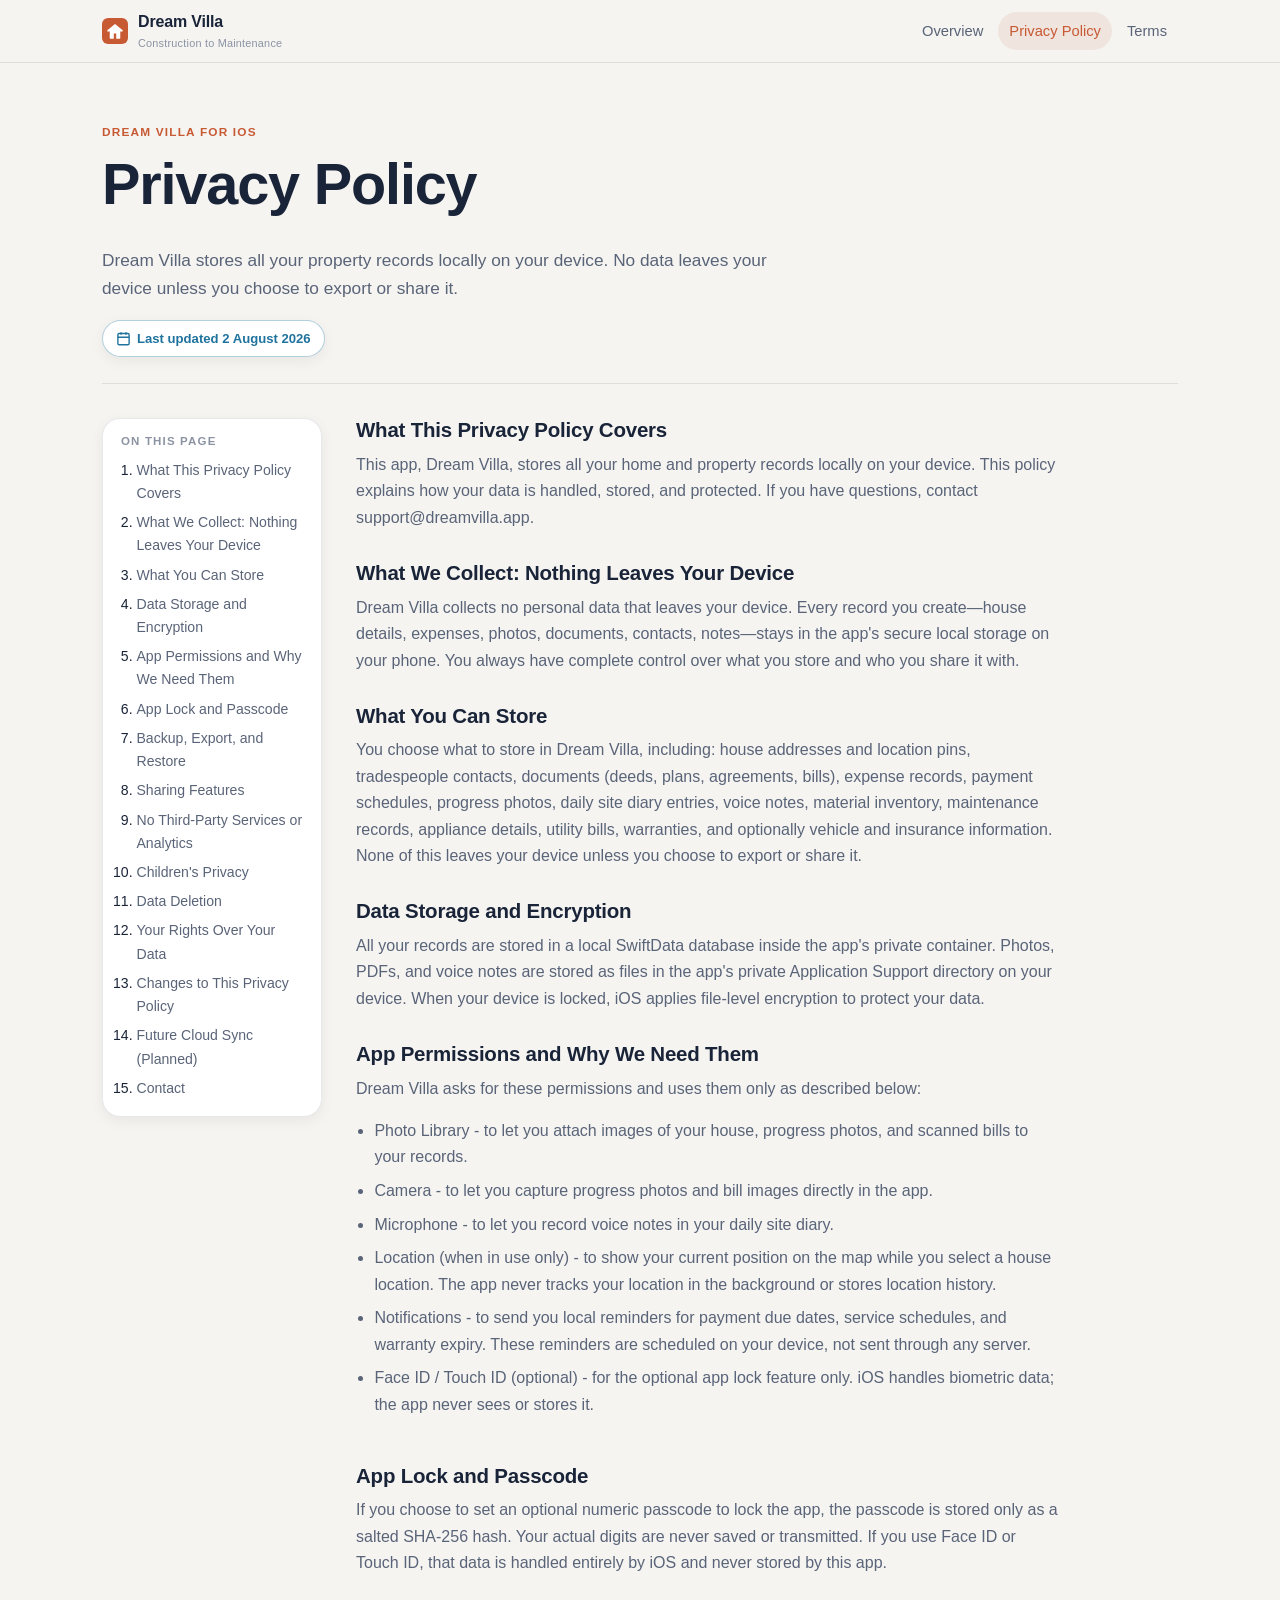
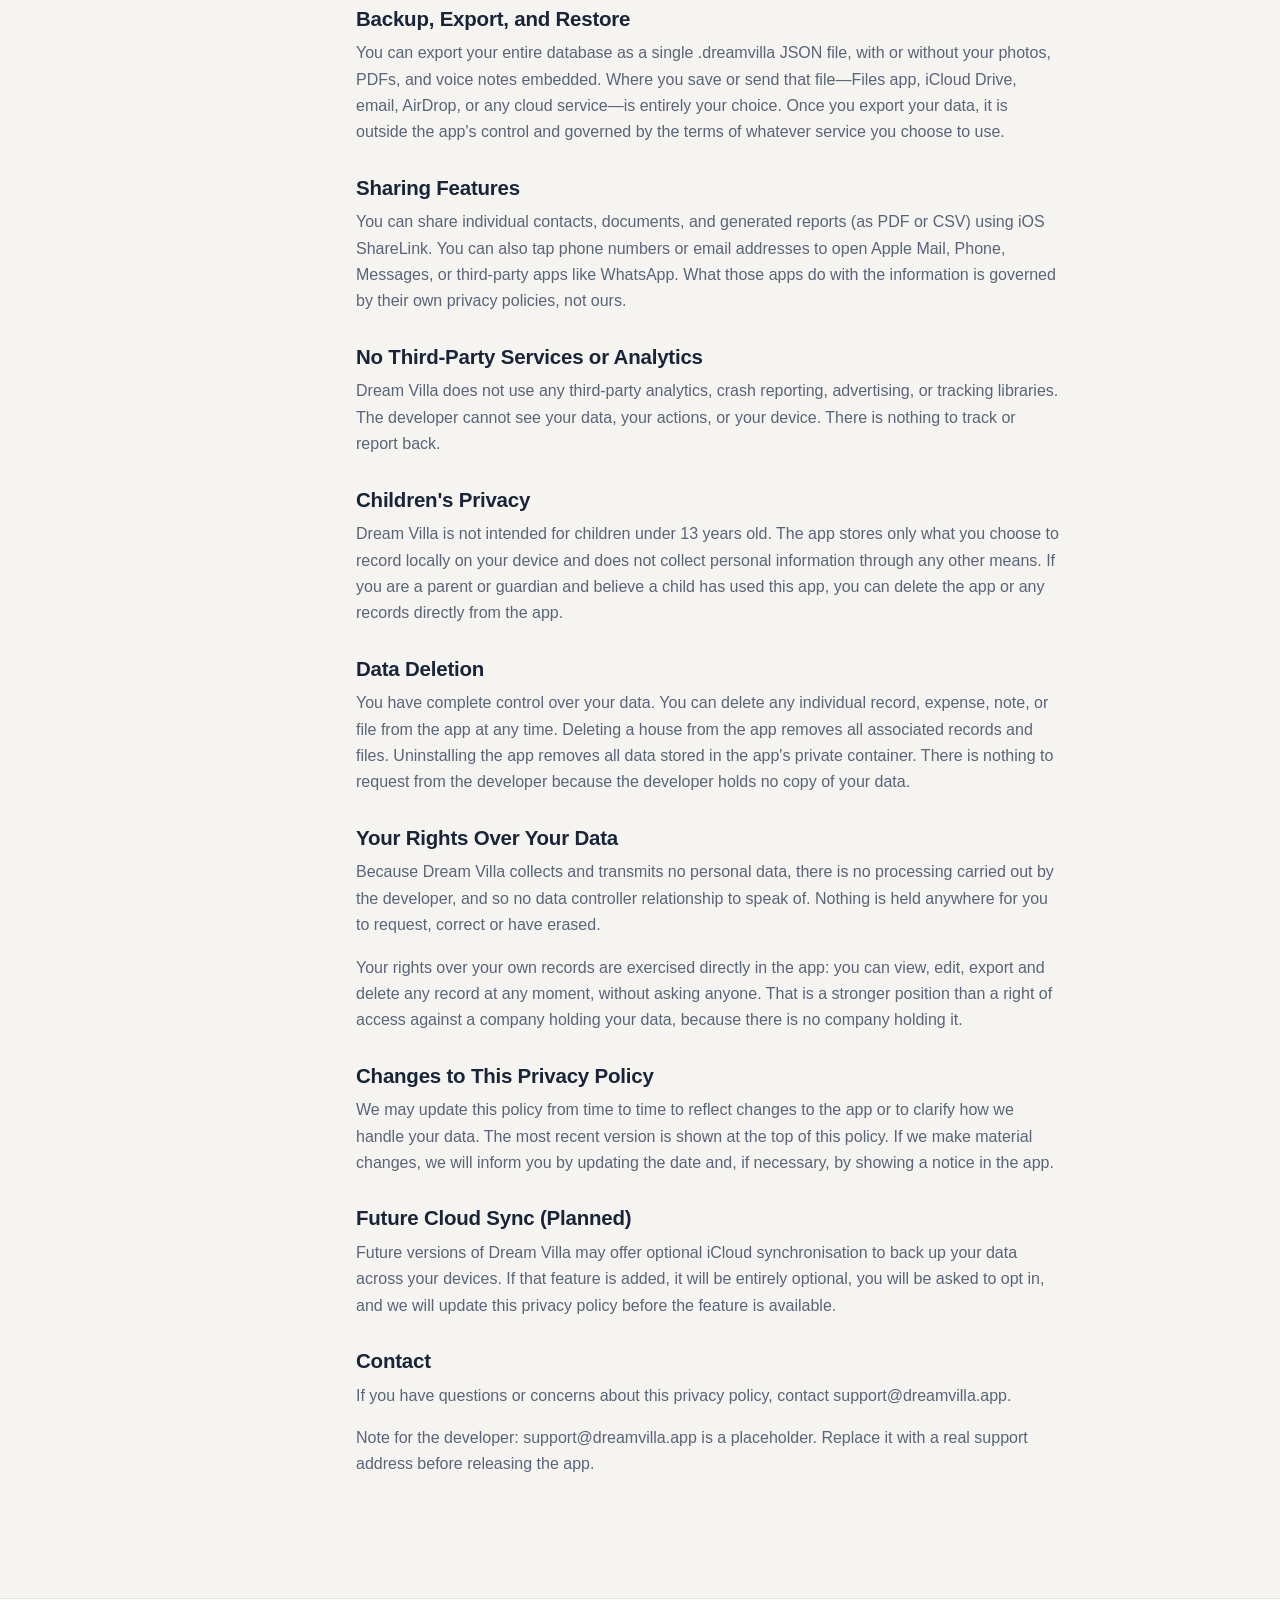
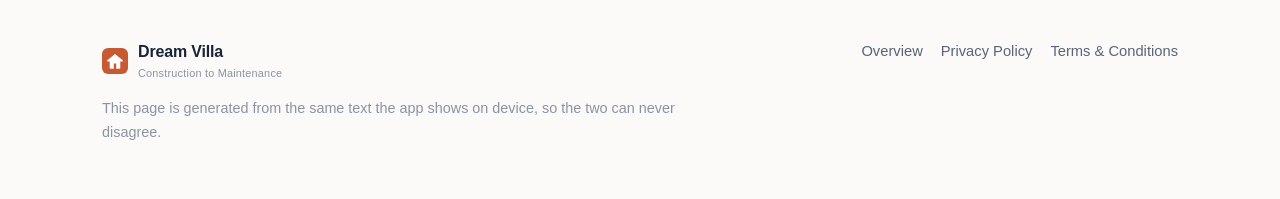
==== privacy.html @ 5b599b1f "Add files via upload" ====
<!DOCTYPE html>
<html lang="en">
<head>
<meta charset="utf-8">
<meta name="viewport" content="width=device-width, initial-scale=1">
<title>Privacy Policy — Dream Villa</title>
<meta name="description" content="Dream Villa stores all your property records locally on your device. No data leaves your device unless you choose to export or share it.">
<meta name="theme-color" content="#c75933">
<link rel="icon" href="assets/icon.svg" type="image/svg+xml">
<link rel="stylesheet" href="assets/styles.css?v=3">
</head>
<body>

<header class="site-header">
  <div class="wrap">
    <a class="brand" href="index.html">
      <svg viewBox="0 0 64 64" width="26" height="26" aria-hidden="true"><rect width="64" height="64" rx="15" fill="#c75933"/><path d="M32 15 51 30v3h-6v16a2 2 0 0 1-2 2h-8V38h-6v13h-8a2 2 0 0 1-2-2V33h-6v-3z" fill="#fff"/></svg>
      <span>Dream Villa<small>Construction to Maintenance</small></span>
    </a>
    <nav class="site-nav" aria-label="Site">
      <a href="index.html">Overview</a>
      <a href="privacy.html" aria-current="page">Privacy Policy</a>
      <a href="terms.html">Terms</a>
    </nav>
  </div>
</header>

<main class="legal">
  <div class="wrap">
    <div class="legal-head">
      <p class="kicker">Dream Villa for iOS</p>
      <h1>Privacy Policy</h1>
      <p class="lede">Dream Villa stores all your property records locally on your device. No data leaves your device unless you choose to export or share it.</p>
      <span class="badge is-accent">
        <svg viewBox="0 0 24 24" width="15" height="15" fill="none" stroke="currentColor" stroke-width="2.2" aria-hidden="true"><rect x="3" y="4" width="18" height="18" rx="2"/><path d="M16 2v4M8 2v4M3 10h18"/></svg>
        Last updated 2 August 2026
      </span>
    </div>

    <div class="legal-body">
      <nav class="toc" aria-label="On this page">
        <h2>On this page</h2>
        <ol>
          <li><a href="#what-this-privacy-policy-covers">What This Privacy Policy Covers</a></li>
          <li><a href="#what-we-collect-nothing-leaves-your-device">What We Collect: Nothing Leaves Your Device</a></li>
          <li><a href="#what-you-can-store">What You Can Store</a></li>
          <li><a href="#data-storage-and-encryption">Data Storage and Encryption</a></li>
          <li><a href="#app-permissions-and-why-we-need-them">App Permissions and Why We Need Them</a></li>
          <li><a href="#app-lock-and-passcode">App Lock and Passcode</a></li>
          <li><a href="#backup-export-and-restore">Backup, Export, and Restore</a></li>
          <li><a href="#sharing-features">Sharing Features</a></li>
          <li><a href="#no-third-party-services-or-analytics">No Third-Party Services or Analytics</a></li>
          <li><a href="#children-s-privacy">Children&#x27;s Privacy</a></li>
          <li><a href="#data-deletion">Data Deletion</a></li>
          <li><a href="#your-rights-over-your-data">Your Rights Over Your Data</a></li>
          <li><a href="#changes-to-this-privacy-policy">Changes to This Privacy Policy</a></li>
          <li><a href="#future-cloud-sync-planned">Future Cloud Sync (Planned)</a></li>
          <li><a href="#contact">Contact</a></li>
        </ol>
      </nav>

      <article>
        <section id="what-this-privacy-policy-covers">
        <h2>What This Privacy Policy Covers</h2>
        <p>This app, Dream Villa, stores all your home and property records locally on your device. This policy explains how your data is handled, stored, and protected. If you have questions, contact support@dreamvilla.app.</p>
        </section>
        <section id="what-we-collect-nothing-leaves-your-device">
        <h2>What We Collect: Nothing Leaves Your Device</h2>
        <p>Dream Villa collects no personal data that leaves your device. Every record you create—house details, expenses, photos, documents, contacts, notes—stays in the app&#x27;s secure local storage on your phone. You always have complete control over what you store and who you share it with.</p>
        </section>
        <section id="what-you-can-store">
        <h2>What You Can Store</h2>
        <p>You choose what to store in Dream Villa, including: house addresses and location pins, tradespeople contacts, documents (deeds, plans, agreements, bills), expense records, payment schedules, progress photos, daily site diary entries, voice notes, material inventory, maintenance records, appliance details, utility bills, warranties, and optionally vehicle and insurance information. None of this leaves your device unless you choose to export or share it.</p>
        </section>
        <section id="data-storage-and-encryption">
        <h2>Data Storage and Encryption</h2>
        <p>All your records are stored in a local SwiftData database inside the app&#x27;s private container. Photos, PDFs, and voice notes are stored as files in the app&#x27;s private Application Support directory on your device. When your device is locked, iOS applies file-level encryption to protect your data.</p>
        </section>
        <section id="app-permissions-and-why-we-need-them">
        <h2>App Permissions and Why We Need Them</h2>
        <p>Dream Villa asks for these permissions and uses them only as described below:</p>
        <ul>
          <li>Photo Library - to let you attach images of your house, progress photos, and scanned bills to your records.</li>
          <li>Camera - to let you capture progress photos and bill images directly in the app.</li>
          <li>Microphone - to let you record voice notes in your daily site diary.</li>
          <li>Location (when in use only) - to show your current position on the map while you select a house location. The app never tracks your location in the background or stores location history.</li>
          <li>Notifications - to send you local reminders for payment due dates, service schedules, and warranty expiry. These reminders are scheduled on your device, not sent through any server.</li>
          <li>Face ID / Touch ID (optional) - for the optional app lock feature only. iOS handles biometric data; the app never sees or stores it.</li>
        </ul>
        </section>
        <section id="app-lock-and-passcode">
        <h2>App Lock and Passcode</h2>
        <p>If you choose to set an optional numeric passcode to lock the app, the passcode is stored only as a salted SHA-256 hash. Your actual digits are never saved or transmitted. If you use Face ID or Touch ID, that data is handled entirely by iOS and never stored by this app.</p>
        </section>
        <section id="backup-export-and-restore">
        <h2>Backup, Export, and Restore</h2>
        <p>You can export your entire database as a single .dreamvilla JSON file, with or without your photos, PDFs, and voice notes embedded. Where you save or send that file—Files app, iCloud Drive, email, AirDrop, or any cloud service—is entirely your choice. Once you export your data, it is outside the app&#x27;s control and governed by the terms of whatever service you choose to use.</p>
        </section>
        <section id="sharing-features">
        <h2>Sharing Features</h2>
        <p>You can share individual contacts, documents, and generated reports (as PDF or CSV) using iOS ShareLink. You can also tap phone numbers or email addresses to open Apple Mail, Phone, Messages, or third-party apps like WhatsApp. What those apps do with the information is governed by their own privacy policies, not ours.</p>
        </section>
        <section id="no-third-party-services-or-analytics">
        <h2>No Third-Party Services or Analytics</h2>
        <p>Dream Villa does not use any third-party analytics, crash reporting, advertising, or tracking libraries. The developer cannot see your data, your actions, or your device. There is nothing to track or report back.</p>
        </section>
        <section id="children-s-privacy">
        <h2>Children&#x27;s Privacy</h2>
        <p>Dream Villa is not intended for children under 13 years old. The app stores only what you choose to record locally on your device and does not collect personal information through any other means. If you are a parent or guardian and believe a child has used this app, you can delete the app or any records directly from the app.</p>
        </section>
        <section id="data-deletion">
        <h2>Data Deletion</h2>
        <p>You have complete control over your data. You can delete any individual record, expense, note, or file from the app at any time. Deleting a house from the app removes all associated records and files. Uninstalling the app removes all data stored in the app&#x27;s private container. There is nothing to request from the developer because the developer holds no copy of your data.</p>
        </section>
        <section id="your-rights-over-your-data">
        <h2>Your Rights Over Your Data</h2>
        <p>Because Dream Villa collects and transmits no personal data, there is no processing carried out by the developer, and so no data controller relationship to speak of. Nothing is held anywhere for you to request, correct or have erased.</p>
        <p>Your rights over your own records are exercised directly in the app: you can view, edit, export and delete any record at any moment, without asking anyone. That is a stronger position than a right of access against a company holding your data, because there is no company holding it.</p>
        </section>
        <section id="changes-to-this-privacy-policy">
        <h2>Changes to This Privacy Policy</h2>
        <p>We may update this policy from time to time to reflect changes to the app or to clarify how we handle your data. The most recent version is shown at the top of this policy. If we make material changes, we will inform you by updating the date and, if necessary, by showing a notice in the app.</p>
        </section>
        <section id="future-cloud-sync-planned">
        <h2>Future Cloud Sync (Planned)</h2>
        <p>Future versions of Dream Villa may offer optional iCloud synchronisation to back up your data across your devices. If that feature is added, it will be entirely optional, you will be asked to opt in, and we will update this privacy policy before the feature is available.</p>
        </section>
        <section id="contact">
        <h2>Contact</h2>
        <p>If you have questions or concerns about this privacy policy, contact support@dreamvilla.app.</p>
        <p>Note for the developer: support@dreamvilla.app is a placeholder. Replace it with a real support address before releasing the app.</p>
        </section>
      </article>
    </div>
  </div>
</main>

<footer class="site-footer">
  <div class="wrap footer-grid">
    <div>
      <a class="brand" href="index.html">
        <svg viewBox="0 0 64 64" width="26" height="26" aria-hidden="true"><rect width="64" height="64" rx="15" fill="#c75933"/><path d="M32 15 51 30v3h-6v16a2 2 0 0 1-2 2h-8V38h-6v13h-8a2 2 0 0 1-2-2V33h-6v-3z" fill="#fff"/></svg>
        <span>Dream Villa<small>Construction to Maintenance</small></span>
      </a>
      <p class="small" style="margin-top:14px">
        This page is generated from the same text the app shows on device, so the two
        can never disagree.
      </p>
    </div>
    <nav aria-label="Footer">
      <a href="index.html">Overview</a>
      <a href="privacy.html">Privacy Policy</a>
      <a href="terms.html">Terms &amp; Conditions</a>
    </nav>
  </div>
</footer>

</body>
</html>
---- assets/styles.css ----
/* Dream Villa — shared styles for the site.
   Colours mirror the app's DesignSystem/Theme.swift so the web and the app read
   as one product. No external fonts or CDNs: the site works offline, like the app. */

:root {
  --brand: #c75933;
  --brand-soft: rgba(199, 89, 51, 0.10);
  --brand-strong: #a8461f;
  --accent: #1f739e;
  --accent-soft: rgba(31, 115, 158, 0.10);
  --positive: #1f8c54;
  --warning: #b8760f;
  --danger: #c73333;

  --ink: #1a2438;
  --ink-soft: #5a6478;
  --ink-faint: #8b93a3;
  --canvas: #f5f4f1;
  --surface: #ffffff;
  --surface-alt: #fbfaf8;
  --hairline: rgba(26, 36, 56, 0.10);

  --radius-s: 10px;
  --radius: 18px;
  --radius-l: 26px;
  --shadow: 0 4px 14px rgba(0, 0, 0, 0.06);
  --shadow-lg: 0 18px 50px rgba(0, 0, 0, 0.14);

  --measure: 1120px;
  --gap: 24px;
}

@media (prefers-color-scheme: dark) {
  :root {
    --brand: #f28554;
    --brand-soft: rgba(242, 133, 84, 0.12);
    --brand-strong: #f79b71;
    --accent: #70bce6;
    --accent-soft: rgba(112, 188, 230, 0.12);
    --positive: #5cd18c;
    --warning: #fabf52;
    --danger: #fa736b;

    --ink: #ebf0f7;
    --ink-soft: #a4adbd;
    --ink-faint: #7c8493;
    --canvas: #0e0e11;
    --surface: #1d1e22;
    --surface-alt: #24262b;
    --hairline: rgba(235, 240, 247, 0.12);
    --shadow: 0 4px 14px rgba(0, 0, 0, 0.4);
    --shadow-lg: 0 18px 50px rgba(0, 0, 0, 0.6);
  }
}

*,
*::before,
*::after { box-sizing: border-box; }

html { scroll-behavior: smooth; }

body {
  margin: 0;
  background: var(--canvas);
  color: var(--ink);
  font: 16px/1.65 -apple-system, BlinkMacSystemFont, "SF Pro Text", "Segoe UI",
        Roboto, "Helvetica Neue", Arial, sans-serif;
  -webkit-font-smoothing: antialiased;
  text-rendering: optimizeLegibility;
}

img { max-width: 100%; display: block; }

a { color: var(--brand); text-decoration: none; }
a:hover { text-decoration: underline; }

h1, h2, h3, h4 {
  margin: 0 0 0.5em;
  line-height: 1.15;
  letter-spacing: -0.02em;
  font-weight: 700;
}

h1 { font-size: clamp(2.1rem, 6vw, 3.6rem); }
h2 { font-size: clamp(1.6rem, 4vw, 2.4rem); }
h3 { font-size: 1.15rem; }

p { margin: 0 0 1em; }
p:last-child { margin-bottom: 0; }

.wrap {
  width: 100%;
  max-width: var(--measure);
  margin: 0 auto;
  padding: 0 22px;
}

.muted { color: var(--ink-soft); }
.small { font-size: 0.9rem; }

/* ---------- Header ---------- */

.site-header {
  position: sticky;
  top: 0;
  z-index: 50;
  background: color-mix(in srgb, var(--canvas) 88%, transparent);
  backdrop-filter: saturate(180%) blur(14px);
  -webkit-backdrop-filter: saturate(180%) blur(14px);
  border-bottom: 1px solid var(--hairline);
}

.site-header .wrap {
  display: flex;
  align-items: center;
  gap: 18px;
  min-height: 62px;
  flex-wrap: wrap;
}

.brand {
  display: inline-flex;
  align-items: center;
  gap: 10px;
  font-weight: 700;
  color: var(--ink);
  letter-spacing: -0.01em;
}
.brand:hover { text-decoration: none; }
.brand svg { width: 26px; height: 26px; flex: none; }
.brand small {
  display: block;
  font-size: 0.68rem;
  font-weight: 500;
  color: var(--ink-faint);
  letter-spacing: 0.02em;
}

.site-nav {
  margin-left: auto;
  display: flex;
  gap: 4px;
  flex-wrap: wrap;
}
.site-nav a {
  color: var(--ink-soft);
  font-size: 0.92rem;
  font-weight: 500;
  padding: 7px 11px;
  border-radius: 999px;
}
.site-nav a:hover {
  text-decoration: none;
  color: var(--brand);
  background: var(--brand-soft);
}
.site-nav a[aria-current="page"] { color: var(--brand); background: var(--brand-soft); }

/* On a phone the in-page jump links would wrap the sticky header onto three rows
   and swallow a third of the screen. Keep only the two real destinations. */
@media (max-width: 780px) {
  .site-nav a[href^="#"] { display: none; }
  .site-header .wrap { min-height: 56px; flex-wrap: nowrap; }
  /* Dropping the tagline keeps brand and nav on one row at 375px. */
  .site-header .brand small { display: none; }
  .site-nav a { padding: 6px 9px; font-size: 0.86rem; }
}

/* ---------- Hero ---------- */

.hero { padding: clamp(44px, 8vw, 92px) 0 clamp(30px, 5vw, 60px); }

.hero-grid {
  display: grid;
  grid-template-columns: minmax(0, 1fr);
  gap: clamp(30px, 5vw, 56px);
  align-items: center;
}
@media (min-width: 900px) {
  .hero-grid { grid-template-columns: minmax(0, 1fr) minmax(0, 440px); }
}

.eyebrow {
  display: inline-flex;
  align-items: center;
  gap: 7px;
  font-size: 0.78rem;
  font-weight: 700;
  letter-spacing: 0.08em;
  text-transform: uppercase;
  color: var(--brand);
  background: var(--brand-soft);
  padding: 6px 13px;
  border-radius: 999px;
  margin-bottom: 20px;
}
.eyebrow svg { width: 15px; height: 15px; flex: none; }

.hero p.lede {
  font-size: clamp(1.02rem, 2.2vw, 1.2rem);
  color: var(--ink-soft);
  max-width: 34em;
}

.hero-points {
  list-style: none;
  margin: 26px 0 30px;
  padding: 0;
  display: grid;
  gap: 10px;
}
.hero-points li {
  display: flex;
  gap: 11px;
  align-items: flex-start;
  color: var(--ink);
}
.hero-points svg { width: 19px; height: 19px; flex: none; margin-top: 3px; color: var(--brand); }

.badges { display: flex; flex-wrap: wrap; gap: 9px; }

.badge {
  display: inline-flex;
  align-items: center;
  gap: 6px;
  font-size: 0.82rem;
  font-weight: 600;
  padding: 7px 13px;
  border-radius: 999px;
  background: var(--surface);
  border: 1px solid var(--hairline);
  color: var(--ink-soft);
  box-shadow: var(--shadow);
}
.badge svg { width: 15px; height: 15px; flex: none; }
.badge.is-brand { color: var(--brand); border-color: color-mix(in srgb, var(--brand) 34%, transparent); }
.badge.is-positive { color: var(--positive); border-color: color-mix(in srgb, var(--positive) 34%, transparent); }
.badge.is-accent { color: var(--accent); border-color: color-mix(in srgb, var(--accent) 34%, transparent); }

/* ---------- Phone frames ---------- */

.phone {
  position: relative;
  border-radius: 42px;
  padding: 9px;
  background: linear-gradient(160deg, #3a3a3f, #16161a 55%, #2c2c31);
  box-shadow: var(--shadow-lg);
  margin: 0 auto;
  max-width: 320px;
}
.phone img {
  border-radius: 34px;
  width: 100%;
  background: var(--canvas);
}
.phone figcaption {
  position: absolute;
  left: 50%;
  transform: translateX(-50%);
  bottom: -32px;
  white-space: nowrap;
  font-size: 0.8rem;
  font-weight: 600;
  color: var(--ink-faint);
}

.phone-pair {
  display: grid;
  grid-template-columns: 1fr 1fr;
  gap: 16px;
  align-items: start;
}
.phone-pair .phone { max-width: none; }
.phone-pair .phone:first-child { transform: rotate(-3deg); }
.phone-pair .phone:last-child { transform: rotate(3deg) translateY(16px); }
@media (max-width: 560px) {
  .phone-pair { grid-template-columns: 1fr; }
  .phone-pair .phone:first-child,
  .phone-pair .phone:last-child { transform: none; }
  .phone-pair .phone:last-child { display: none; }
}

/* ---------- Sections ---------- */

section { padding: clamp(40px, 6vw, 78px) 0; }
section.tint { background: var(--surface-alt); border-block: 1px solid var(--hairline); }

.section-head { max-width: 42em; margin-bottom: clamp(26px, 4vw, 44px); }
.section-head p { color: var(--ink-soft); font-size: 1.03rem; }

.cards {
  display: grid;
  gap: var(--gap);
  grid-template-columns: repeat(auto-fit, minmax(240px, 1fr));
}

.card {
  background: var(--surface);
  border: 1px solid var(--hairline);
  border-radius: var(--radius);
  padding: 22px;
  box-shadow: var(--shadow);
}
.card h3 { margin-bottom: 6px; }
.card p { color: var(--ink-soft); font-size: 0.95rem; }

.icon-chip {
  width: 40px;
  height: 40px;
  border-radius: 11px;
  display: grid;
  place-items: center;
  background: var(--brand-soft);
  color: var(--brand);
  margin-bottom: 14px;
}
.icon-chip svg { width: 20px; height: 20px; }
.icon-chip.accent { background: var(--accent-soft); color: var(--accent); }
.icon-chip.positive { background: color-mix(in srgb, var(--positive) 12%, transparent); color: var(--positive); }

/* Alternating feature rows */

.feature {
  display: grid;
  gap: clamp(26px, 5vw, 56px);
  align-items: center;
  padding: clamp(30px, 5vw, 52px) 0;
  border-top: 1px solid var(--hairline);
}
.feature:first-of-type { border-top: 0; }
@media (min-width: 860px) {
  .feature { grid-template-columns: minmax(0, 1fr) minmax(0, 330px); }
  .feature.flip > .feature-text { order: 2; }
  .feature.flip > .feature-shot { order: 1; }
}

.feature-text h3 {
  font-size: clamp(1.35rem, 3vw, 1.85rem);
  letter-spacing: -0.02em;
}
.feature-text p { color: var(--ink-soft); }
.feature-text ul {
  margin: 16px 0 0;
  padding-left: 0;
  list-style: none;
  display: grid;
  gap: 8px;
}
.feature-text li {
  display: flex;
  gap: 10px;
  align-items: flex-start;
  font-size: 0.95rem;
  color: var(--ink);
}
.feature-text li::before {
  content: "";
  width: 6px;
  height: 6px;
  border-radius: 50%;
  background: var(--brand);
  flex: none;
  margin-top: 9px;
}

.kicker {
  font-size: 0.74rem;
  font-weight: 700;
  letter-spacing: 0.1em;
  text-transform: uppercase;
  color: var(--brand);
  margin-bottom: 8px;
}

/* Module chips */

.modules {
  display: grid;
  gap: 12px;
  grid-template-columns: repeat(auto-fill, minmax(155px, 1fr));
  list-style: none;
  margin: 0;
  padding: 0;
}
.modules li {
  background: var(--surface);
  border: 1px solid var(--hairline);
  border-radius: var(--radius-s);
  padding: 13px 15px;
  font-size: 0.93rem;
  font-weight: 600;
  box-shadow: var(--shadow);
}
.modules li span {
  display: block;
  font-weight: 400;
  font-size: 0.79rem;
  color: var(--ink-faint);
  margin-top: 2px;
}
.modules li.later { border-style: dashed; box-shadow: none; opacity: 0.75; }

/* Stat strip */

.stats {
  display: grid;
  gap: 14px;
  grid-template-columns: repeat(auto-fit, minmax(150px, 1fr));
  list-style: none;
  margin: 0;
  padding: 0;
}
.stats li {
  background: var(--surface);
  border: 1px solid var(--hairline);
  border-radius: var(--radius);
  padding: 18px;
  box-shadow: var(--shadow);
}
.stats b {
  display: block;
  font-size: 1.8rem;
  letter-spacing: -0.03em;
  color: var(--brand);
  line-height: 1.1;
}
.stats span { font-size: 0.87rem; color: var(--ink-soft); }

/* Shot gallery */

.gallery {
  display: grid;
  gap: 30px 20px;
  grid-template-columns: repeat(auto-fit, minmax(210px, 1fr));
  margin: 0;
  padding: 0;
  list-style: none;
}
.gallery .phone { max-width: 260px; }

/* Notice / callout */

.notice {
  display: flex;
  gap: 14px;
  align-items: flex-start;
  border-radius: var(--radius);
  padding: 18px 20px;
  background: var(--accent-soft);
  border: 1px solid color-mix(in srgb, var(--accent) 28%, transparent);
  color: var(--ink);
}
.notice svg { width: 20px; height: 20px; flex: none; color: var(--accent); margin-top: 2px; }
.notice.warn {
  background: color-mix(in srgb, var(--warning) 12%, transparent);
  border-color: color-mix(in srgb, var(--warning) 32%, transparent);
}
.notice.warn svg { color: var(--warning); }

/* ---------- Legal pages ---------- */

.legal { padding: clamp(34px, 6vw, 60px) 0 clamp(50px, 8vw, 90px); }
.legal-head {
  border-bottom: 1px solid var(--hairline);
  padding-bottom: 26px;
  margin-bottom: 34px;
}
.legal-head p.lede { font-size: 1.08rem; color: var(--ink-soft); max-width: 40em; }

.legal-body { display: grid; grid-template-columns: minmax(0, 1fr); gap: 34px; }
@media (min-width: 1000px) {
  .legal-body { grid-template-columns: 220px minmax(0, 1fr); align-items: start; }
}

.toc {
  position: sticky;
  top: 82px;
  font-size: 0.88rem;
  border: 1px solid var(--hairline);
  border-radius: var(--radius);
  background: var(--surface);
  padding: 16px 18px;
  box-shadow: var(--shadow);
}
.toc h2 {
  font-size: 0.72rem;
  letter-spacing: 0.1em;
  text-transform: uppercase;
  color: var(--ink-faint);
  margin-bottom: 10px;
}
.toc ol { margin: 0; padding-left: 1.1em; display: grid; gap: 6px; }
.toc a { color: var(--ink-soft); }
.toc a:hover { color: var(--brand); }
@media (max-width: 999px) { .toc { position: static; } }

.legal article { max-width: 44em; }
.legal article section {
  padding: 0 0 30px;
  scroll-margin-top: 84px;
}
.legal article h2 {
  font-size: 1.28rem;
  letter-spacing: -0.01em;
  margin-bottom: 10px;
}
.legal article ul { margin: 0 0 1em; padding-left: 1.15em; }
.legal article li { margin-bottom: 0.45em; }
.legal article p, .legal article li { color: var(--ink-soft); }

/* ---------- Footer ---------- */

.site-footer {
  border-top: 1px solid var(--hairline);
  padding: 40px 0 54px;
  background: var(--surface-alt);
}
.footer-grid {
  display: flex;
  flex-wrap: wrap;
  gap: 26px;
  justify-content: space-between;
  align-items: flex-start;
}
.site-footer nav { display: flex; flex-wrap: wrap; gap: 18px; }
.site-footer nav a { color: var(--ink-soft); font-size: 0.92rem; }
.site-footer nav a:hover { color: var(--brand); }
.site-footer .small { color: var(--ink-faint); max-width: 40em; }

/* ---------- A11y ---------- */

:focus-visible {
  outline: 2px solid var(--brand);
  outline-offset: 3px;
  border-radius: 4px;
}

@media (prefers-reduced-motion: reduce) {
  html { scroll-behavior: auto; }
  .phone-pair .phone:first-child,
  .phone-pair .phone:last-child { transform: none; }
}
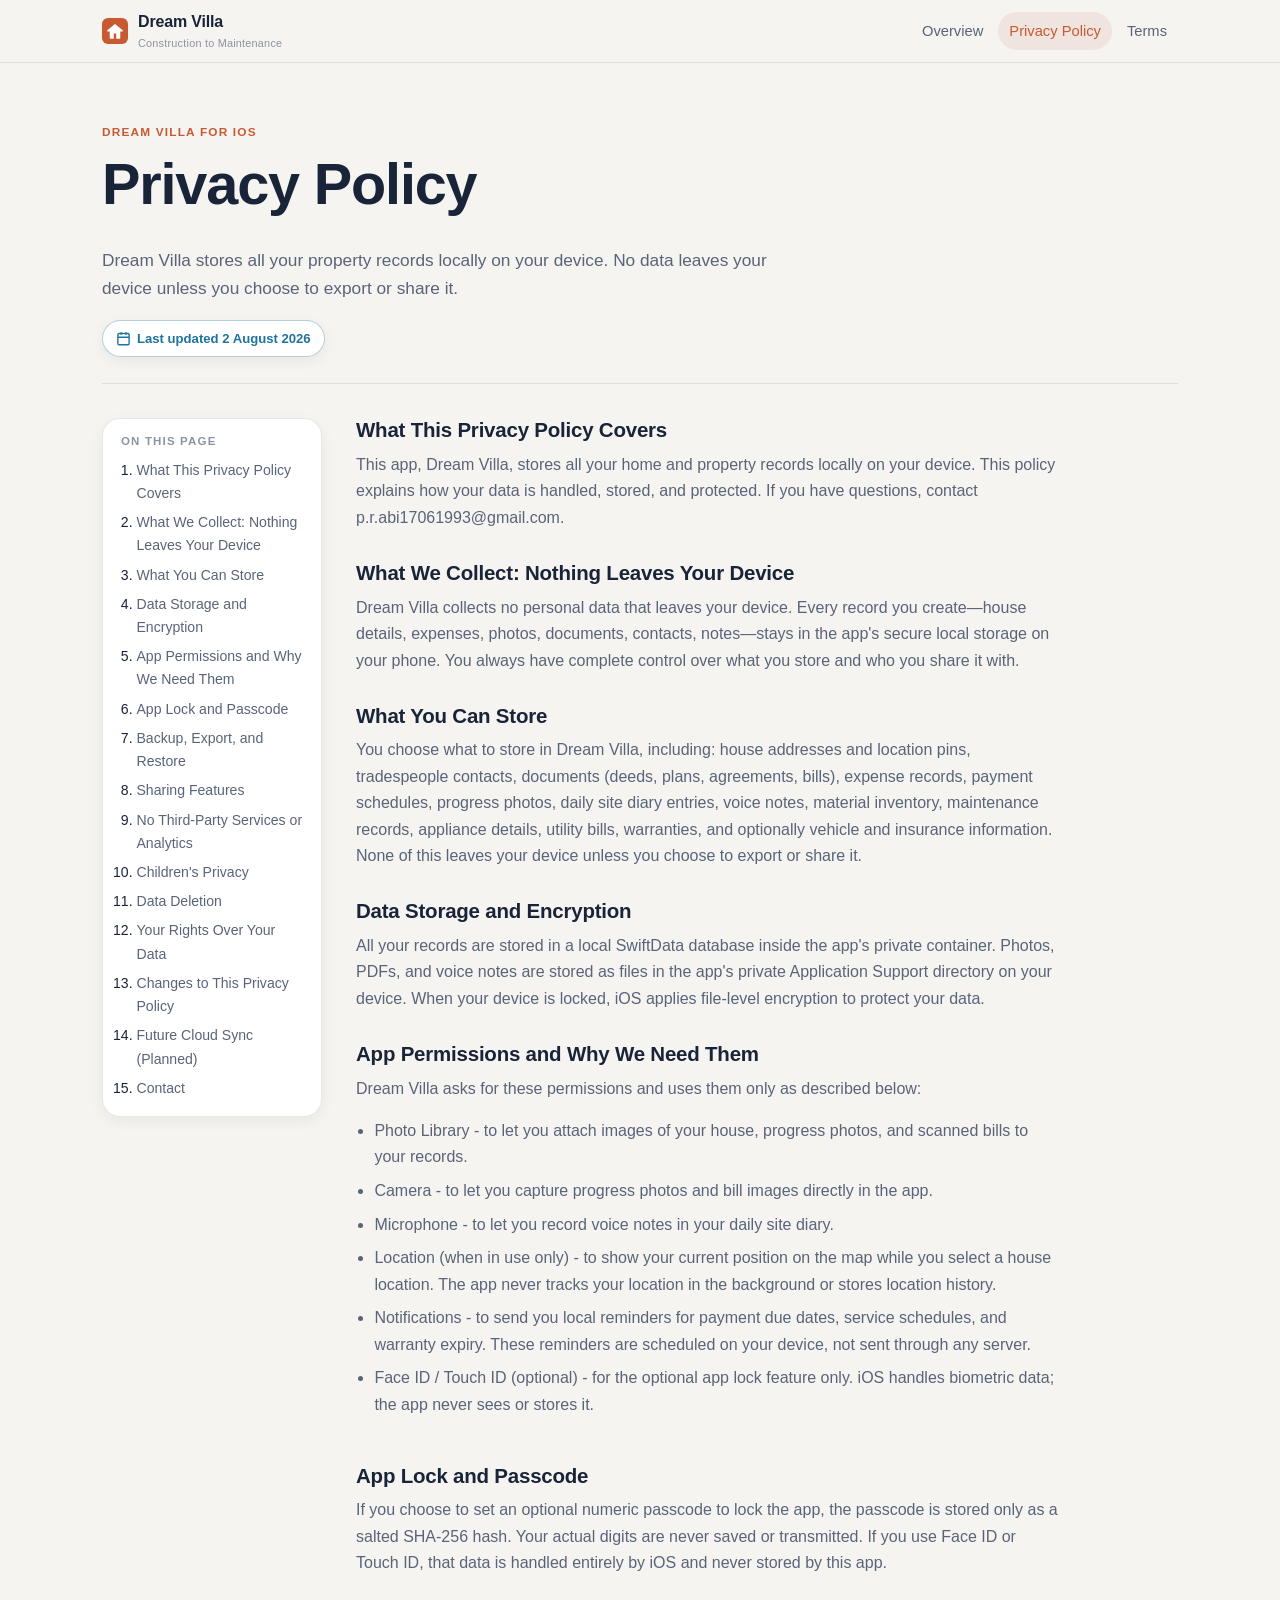
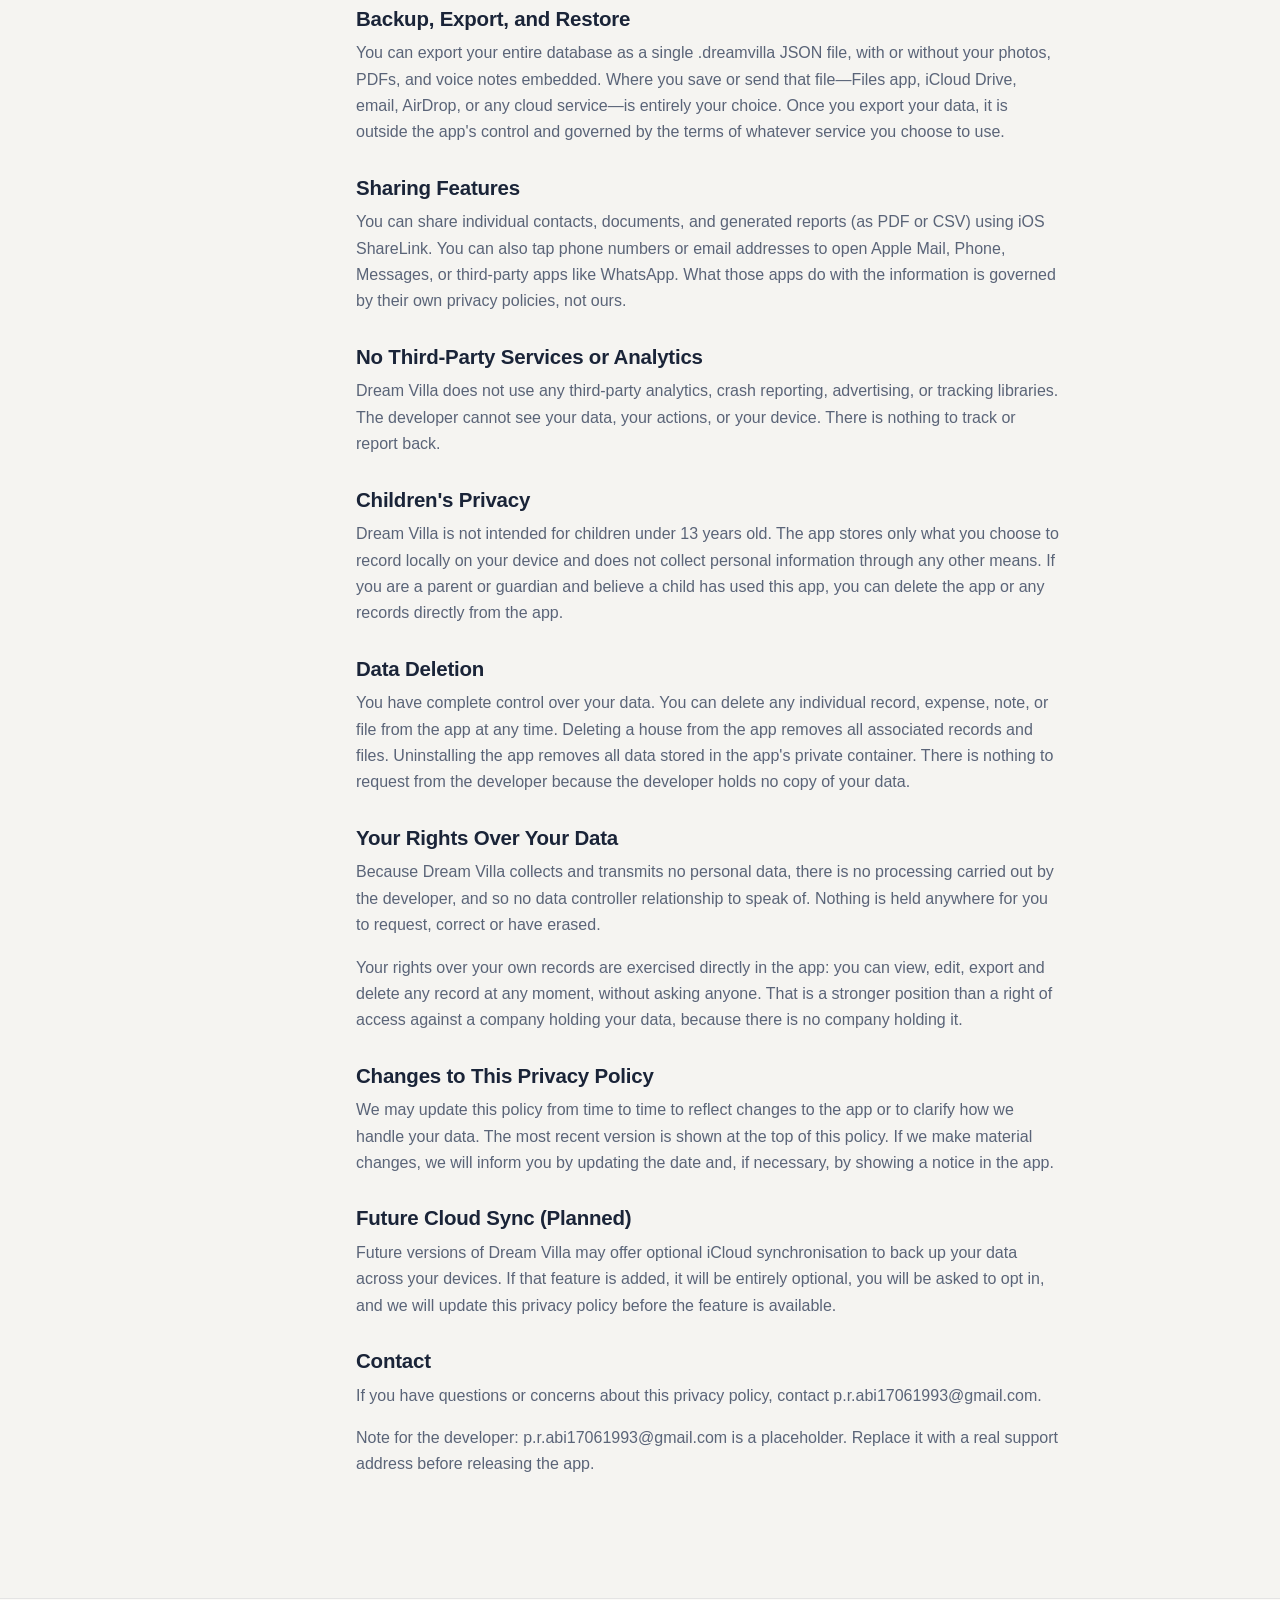
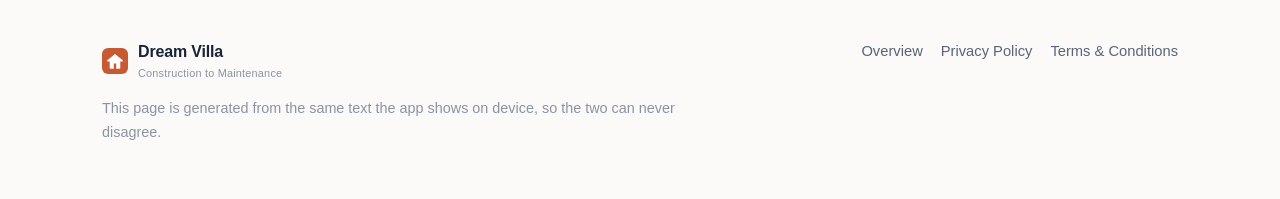
==== commit 6bf5cc3e: "Update privacy.html" ====
--- a/privacy.html
+++ b/privacy.html
@@ -62,7 +62,7 @@
       <article>
         <section id="what-this-privacy-policy-covers">
         <h2>What This Privacy Policy Covers</h2>
-        <p>This app, Dream Villa, stores all your home and property records locally on your device. This policy explains how your data is handled, stored, and protected. If you have questions, contact support@dreamvilla.app.</p>
+        <p>This app, Dream Villa, stores all your home and property records locally on your device. This policy explains how your data is handled, stored, and protected. If you have questions, contact p.r.abi17061993@gmail.com.</p>
         </section>
         <section id="what-we-collect-nothing-leaves-your-device">
         <h2>What We Collect: Nothing Leaves Your Device</h2>
@@ -127,8 +127,8 @@
         </section>
         <section id="contact">
         <h2>Contact</h2>
-        <p>If you have questions or concerns about this privacy policy, contact support@dreamvilla.app.</p>
-        <p>Note for the developer: support@dreamvilla.app is a placeholder. Replace it with a real support address before releasing the app.</p>
+        <p>If you have questions or concerns about this privacy policy, contact p.r.abi17061993@gmail.com.</p>
+        <p>Note for the developer: p.r.abi17061993@gmail.com is a placeholder. Replace it with a real support address before releasing the app.</p>
         </section>
       </article>
     </div>
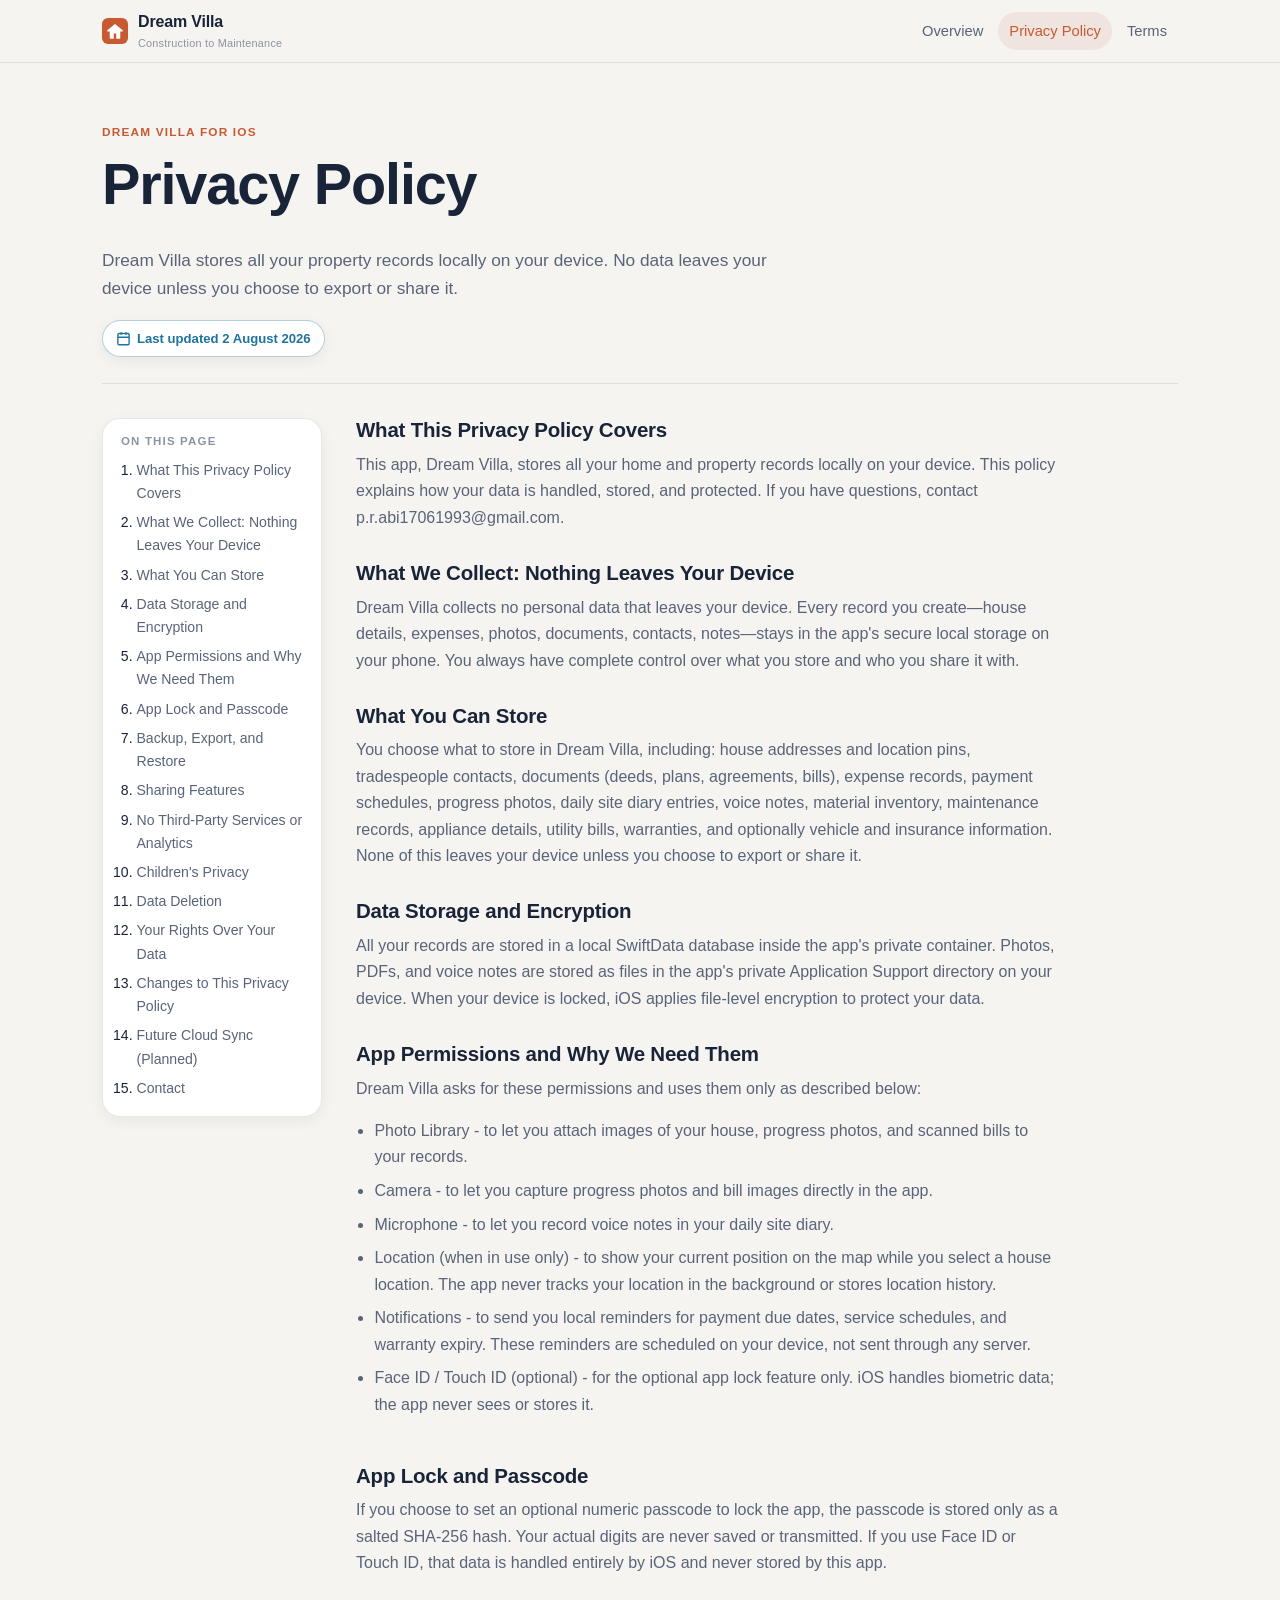
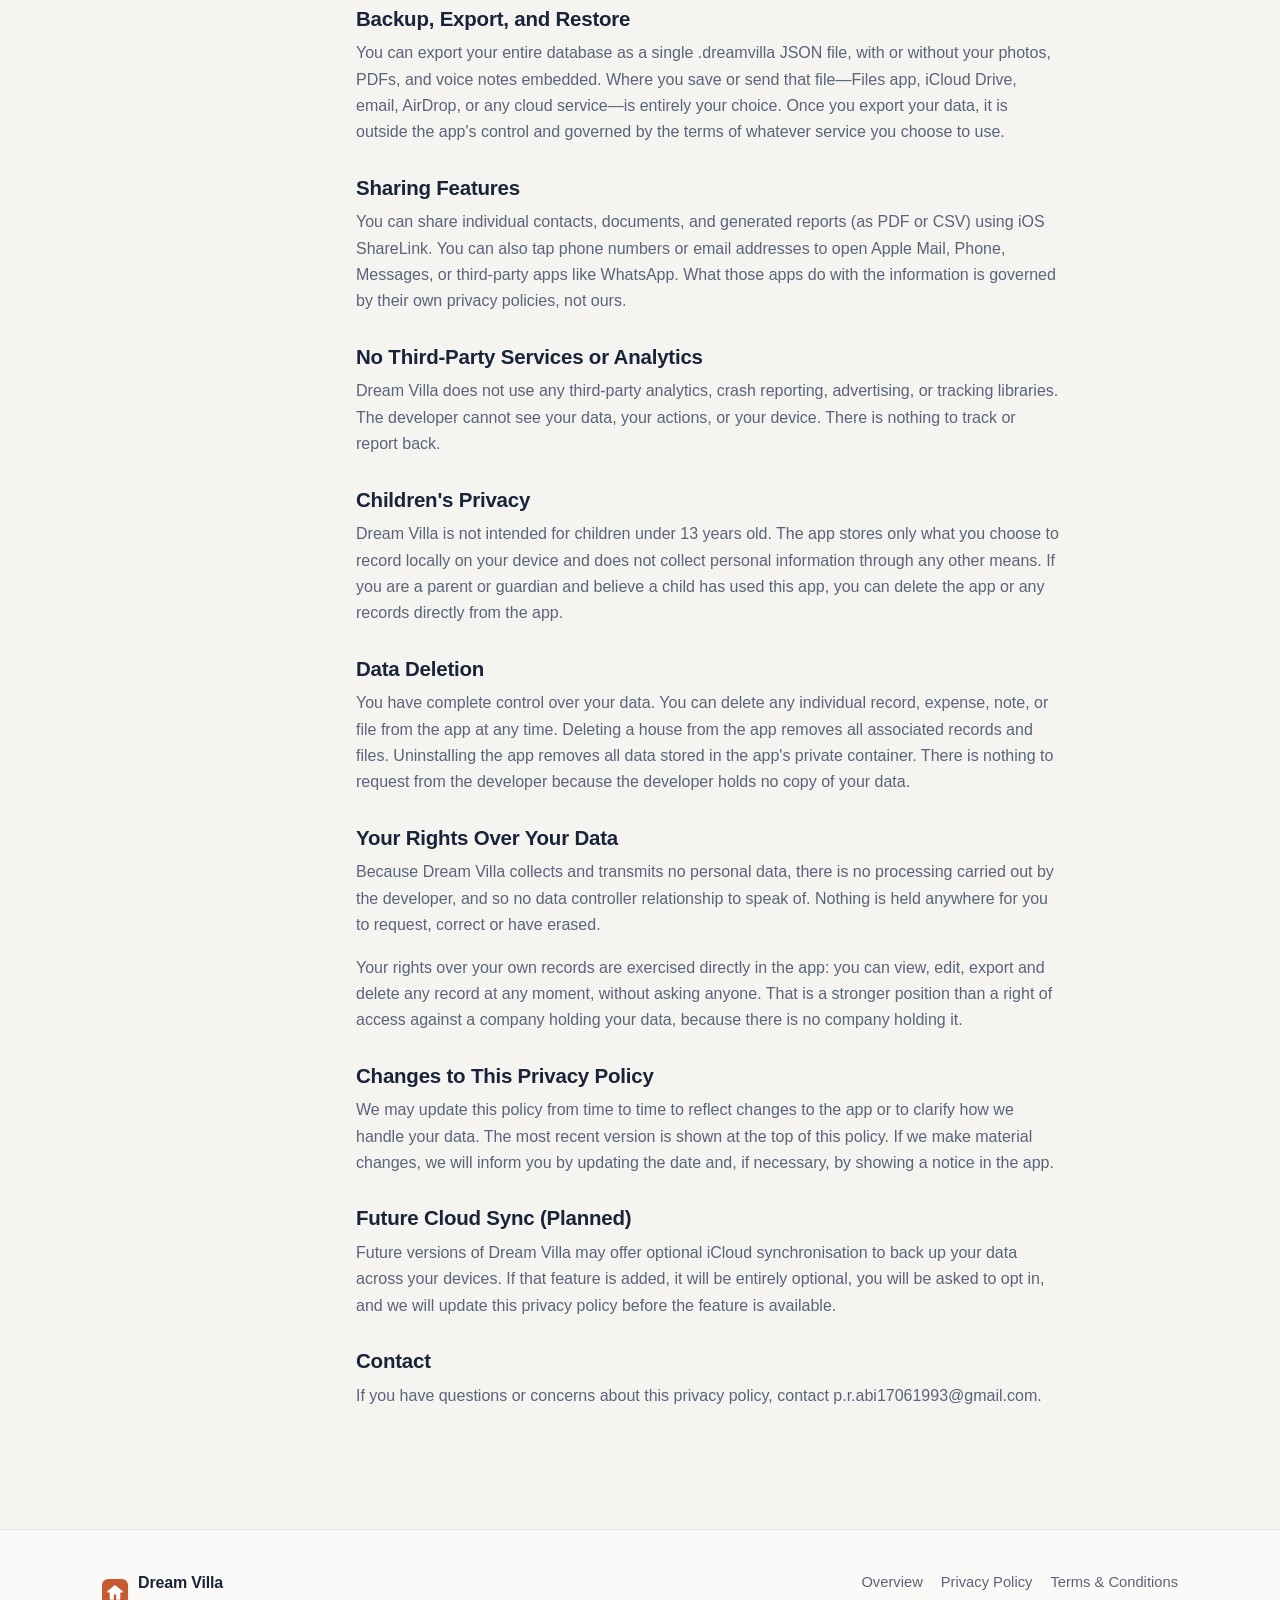
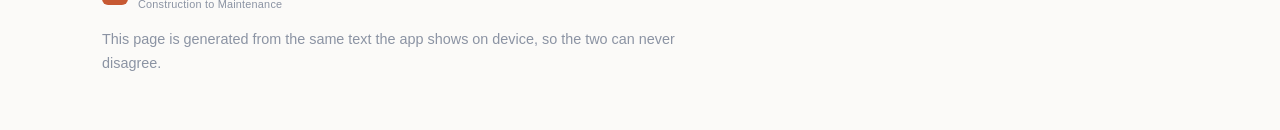
==== commit 030d0e1e: "Update privacy.html" ====
--- a/privacy.html
+++ b/privacy.html
@@ -128,7 +128,6 @@
         <section id="contact">
         <h2>Contact</h2>
         <p>If you have questions or concerns about this privacy policy, contact p.r.abi17061993@gmail.com.</p>
-        <p>Note for the developer: p.r.abi17061993@gmail.com is a placeholder. Replace it with a real support address before releasing the app.</p>
         </section>
       </article>
     </div>
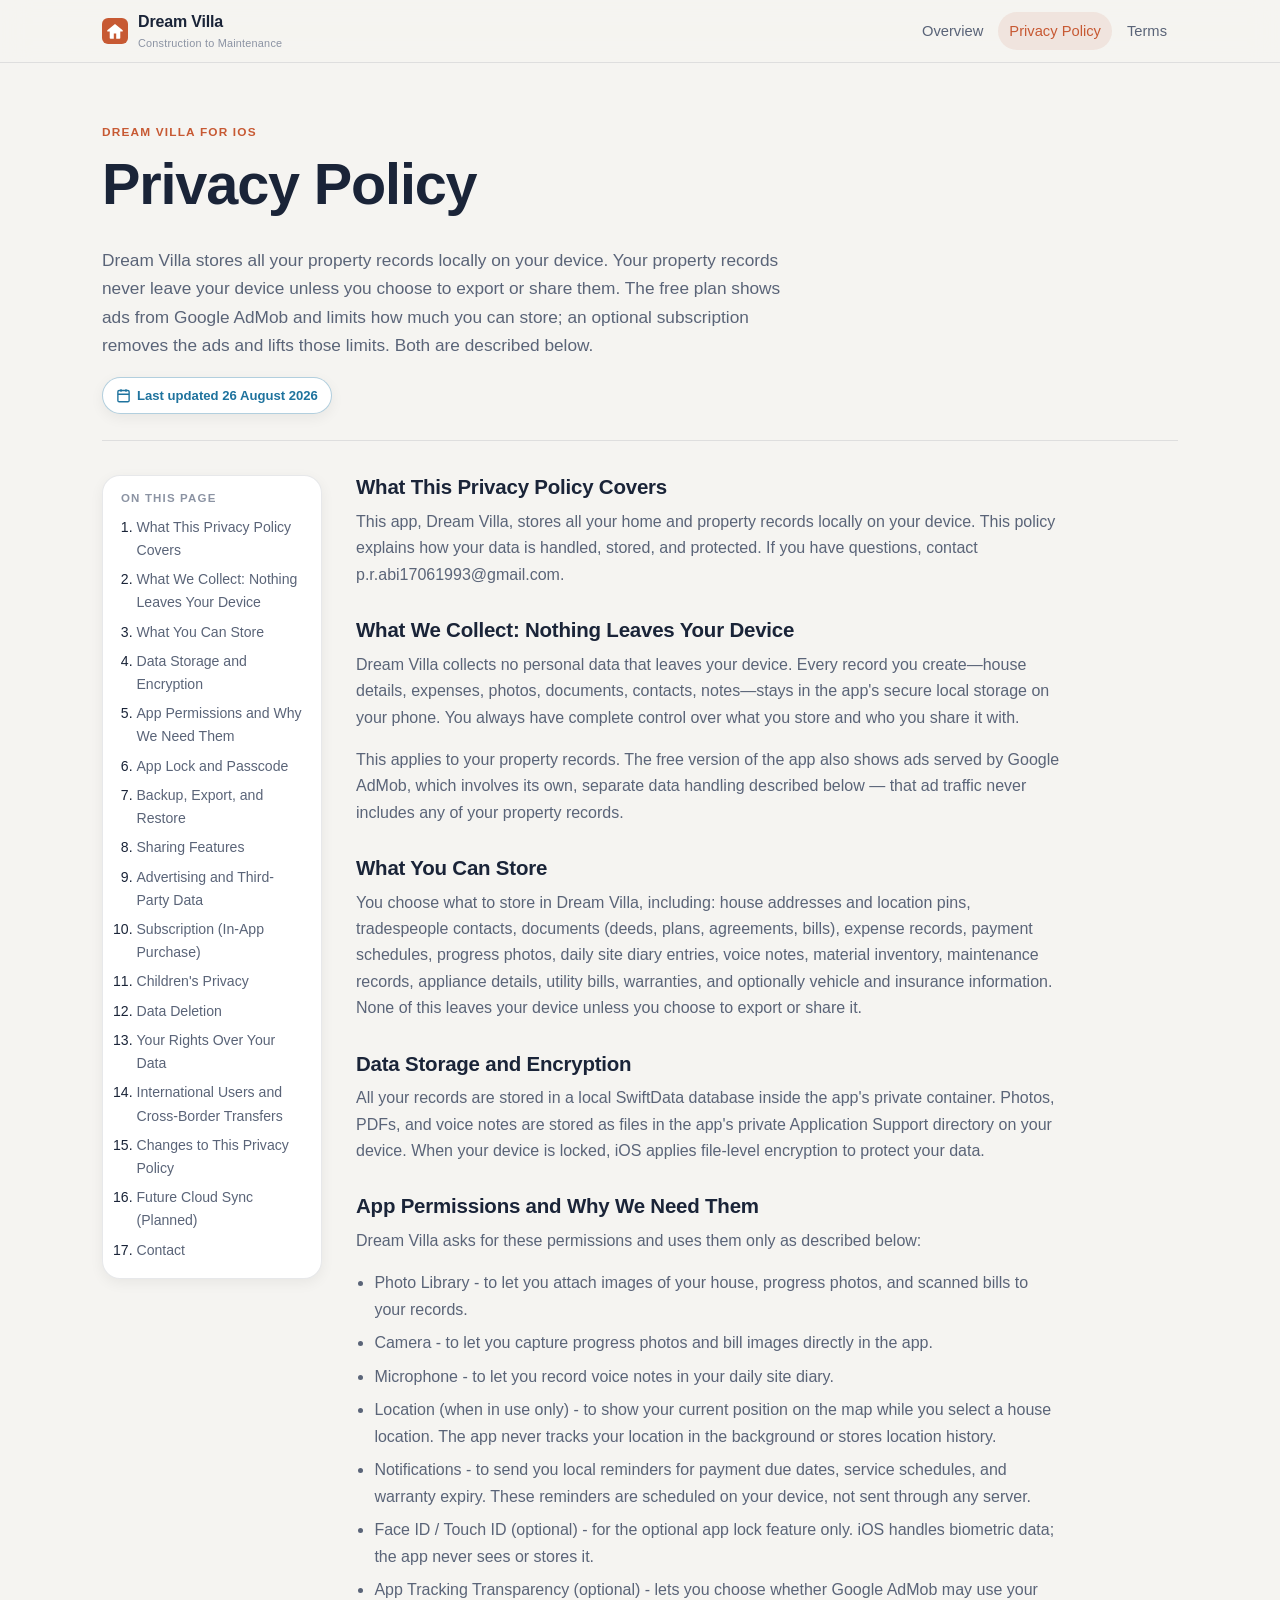
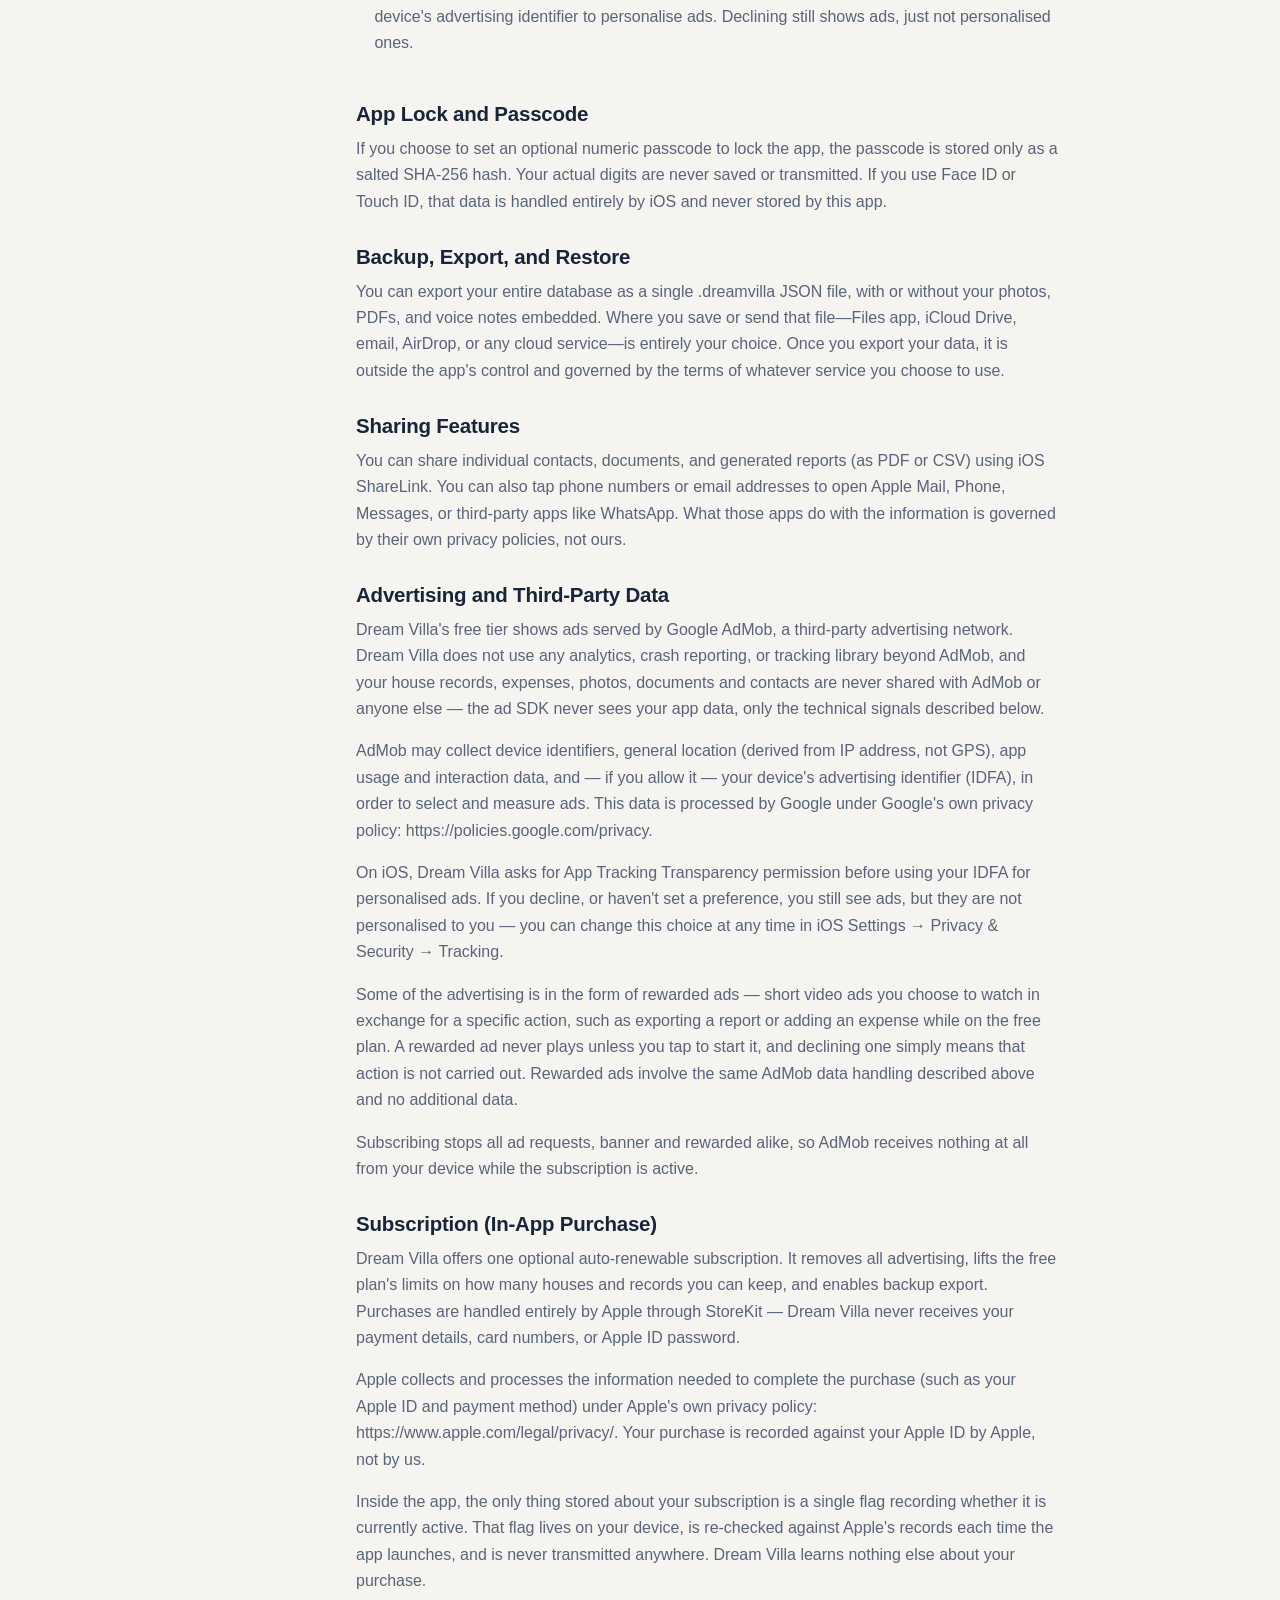
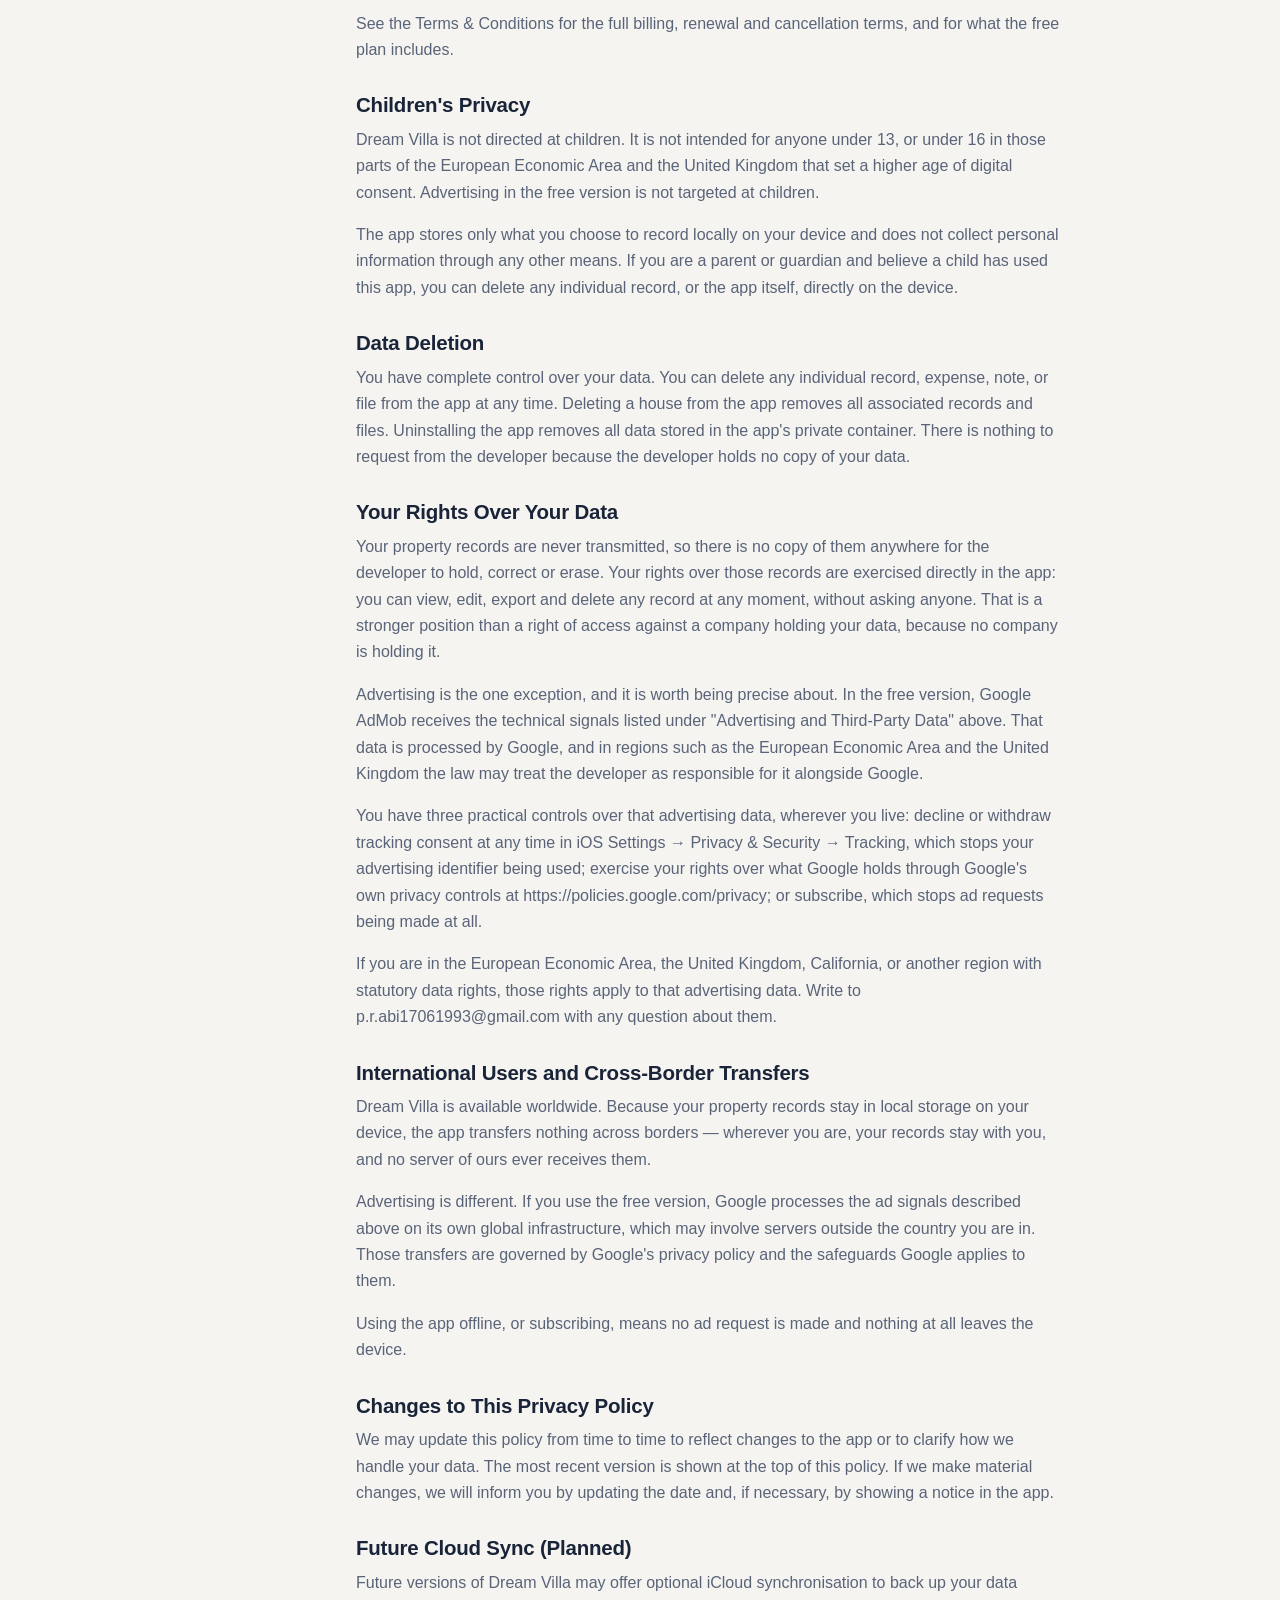
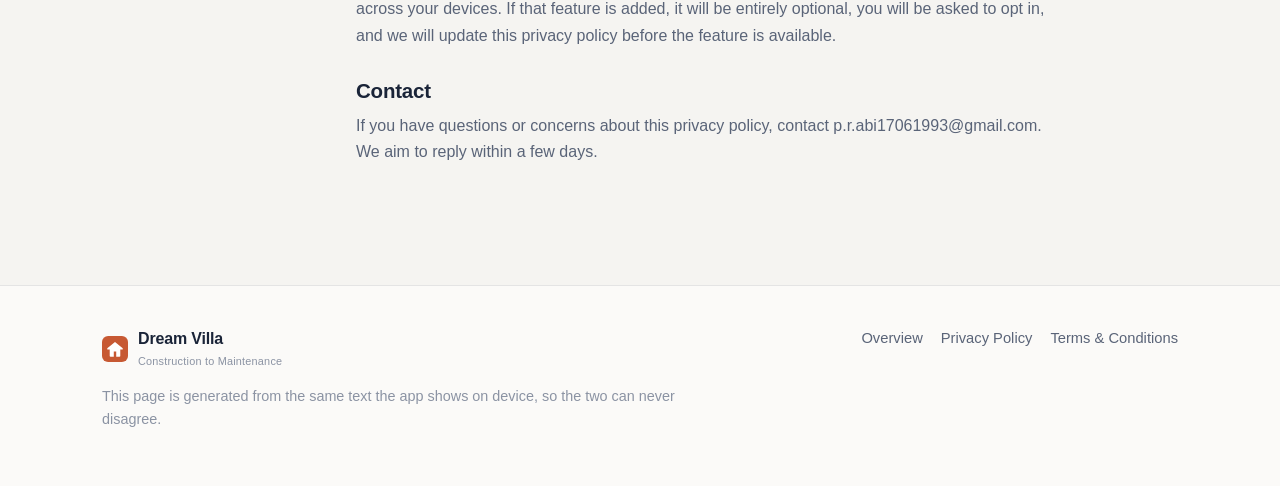
==== commit 200ed87b: "Update privacy.html" ====
--- a/privacy.html
+++ b/privacy.html
@@ -4,7 +4,7 @@
 <meta charset="utf-8">
 <meta name="viewport" content="width=device-width, initial-scale=1">
 <title>Privacy Policy — Dream Villa</title>
-<meta name="description" content="Dream Villa stores all your property records locally on your device. No data leaves your device unless you choose to export or share it.">
+<meta name="description" content="Dream Villa stores all your property records locally on your device. Your property records never leave your device unless you choose to export or share them. The free plan shows ads from Google AdMob and limits how much you can store; an optional subscription removes the ads and lifts those limits. Both are described below.">
 <meta name="theme-color" content="#c75933">
 <link rel="icon" href="assets/icon.svg" type="image/svg+xml">
 <link rel="stylesheet" href="assets/styles.css?v=3">
@@ -30,10 +30,10 @@
     <div class="legal-head">
       <p class="kicker">Dream Villa for iOS</p>
       <h1>Privacy Policy</h1>
-      <p class="lede">Dream Villa stores all your property records locally on your device. No data leaves your device unless you choose to export or share it.</p>
+      <p class="lede">Dream Villa stores all your property records locally on your device. Your property records never leave your device unless you choose to export or share them. The free plan shows ads from Google AdMob and limits how much you can store; an optional subscription removes the ads and lifts those limits. Both are described below.</p>
       <span class="badge is-accent">
         <svg viewBox="0 0 24 24" width="15" height="15" fill="none" stroke="currentColor" stroke-width="2.2" aria-hidden="true"><rect x="3" y="4" width="18" height="18" rx="2"/><path d="M16 2v4M8 2v4M3 10h18"/></svg>
-        Last updated 2 August 2026
+        Last updated 26 August 2026
       </span>
     </div>
 
@@ -49,10 +49,12 @@
           <li><a href="#app-lock-and-passcode">App Lock and Passcode</a></li>
           <li><a href="#backup-export-and-restore">Backup, Export, and Restore</a></li>
           <li><a href="#sharing-features">Sharing Features</a></li>
-          <li><a href="#no-third-party-services-or-analytics">No Third-Party Services or Analytics</a></li>
+          <li><a href="#advertising-and-third-party-data">Advertising and Third-Party Data</a></li>
+          <li><a href="#subscription-in-app-purchase">Subscription (In-App Purchase)</a></li>
           <li><a href="#children-s-privacy">Children&#x27;s Privacy</a></li>
           <li><a href="#data-deletion">Data Deletion</a></li>
           <li><a href="#your-rights-over-your-data">Your Rights Over Your Data</a></li>
+          <li><a href="#international-users-and-cross-border-transfers">International Users and Cross-Border Transfers</a></li>
           <li><a href="#changes-to-this-privacy-policy">Changes to This Privacy Policy</a></li>
           <li><a href="#future-cloud-sync-planned">Future Cloud Sync (Planned)</a></li>
           <li><a href="#contact">Contact</a></li>
@@ -67,6 +69,7 @@
         <section id="what-we-collect-nothing-leaves-your-device">
         <h2>What We Collect: Nothing Leaves Your Device</h2>
         <p>Dream Villa collects no personal data that leaves your device. Every record you create—house details, expenses, photos, documents, contacts, notes—stays in the app&#x27;s secure local storage on your phone. You always have complete control over what you store and who you share it with.</p>
+        <p>This applies to your property records. The free version of the app also shows ads served by Google AdMob, which involves its own, separate data handling described below — that ad traffic never includes any of your property records.</p>
         </section>
         <section id="what-you-can-store">
         <h2>What You Can Store</h2>
@@ -86,6 +89,7 @@
           <li>Location (when in use only) - to show your current position on the map while you select a house location. The app never tracks your location in the background or stores location history.</li>
           <li>Notifications - to send you local reminders for payment due dates, service schedules, and warranty expiry. These reminders are scheduled on your device, not sent through any server.</li>
           <li>Face ID / Touch ID (optional) - for the optional app lock feature only. iOS handles biometric data; the app never sees or stores it.</li>
+          <li>App Tracking Transparency (optional) - lets you choose whether Google AdMob may use your device&#x27;s advertising identifier to personalise ads. Declining still shows ads, just not personalised ones.</li>
         </ul>
         </section>
         <section id="app-lock-and-passcode">
@@ -100,13 +104,25 @@
         <h2>Sharing Features</h2>
         <p>You can share individual contacts, documents, and generated reports (as PDF or CSV) using iOS ShareLink. You can also tap phone numbers or email addresses to open Apple Mail, Phone, Messages, or third-party apps like WhatsApp. What those apps do with the information is governed by their own privacy policies, not ours.</p>
         </section>
-        <section id="no-third-party-services-or-analytics">
-        <h2>No Third-Party Services or Analytics</h2>
-        <p>Dream Villa does not use any third-party analytics, crash reporting, advertising, or tracking libraries. The developer cannot see your data, your actions, or your device. There is nothing to track or report back.</p>
+        <section id="advertising-and-third-party-data">
+        <h2>Advertising and Third-Party Data</h2>
+        <p>Dream Villa&#x27;s free tier shows ads served by Google AdMob, a third-party advertising network. Dream Villa does not use any analytics, crash reporting, or tracking library beyond AdMob, and your house records, expenses, photos, documents and contacts are never shared with AdMob or anyone else — the ad SDK never sees your app data, only the technical signals described below.</p>
+        <p>AdMob may collect device identifiers, general location (derived from IP address, not GPS), app usage and interaction data, and — if you allow it — your device&#x27;s advertising identifier (IDFA), in order to select and measure ads. This data is processed by Google under Google&#x27;s own privacy policy: https://policies.google.com/privacy.</p>
+        <p>On iOS, Dream Villa asks for App Tracking Transparency permission before using your IDFA for personalised ads. If you decline, or haven&#x27;t set a preference, you still see ads, but they are not personalised to you — you can change this choice at any time in iOS Settings → Privacy &amp; Security → Tracking.</p>
+        <p>Some of the advertising is in the form of rewarded ads — short video ads you choose to watch in exchange for a specific action, such as exporting a report or adding an expense while on the free plan. A rewarded ad never plays unless you tap to start it, and declining one simply means that action is not carried out. Rewarded ads involve the same AdMob data handling described above and no additional data.</p>
+        <p>Subscribing stops all ad requests, banner and rewarded alike, so AdMob receives nothing at all from your device while the subscription is active.</p>
+        </section>
+        <section id="subscription-in-app-purchase">
+        <h2>Subscription (In-App Purchase)</h2>
+        <p>Dream Villa offers one optional auto-renewable subscription. It removes all advertising, lifts the free plan&#x27;s limits on how many houses and records you can keep, and enables backup export. Purchases are handled entirely by Apple through StoreKit — Dream Villa never receives your payment details, card numbers, or Apple ID password.</p>
+        <p>Apple collects and processes the information needed to complete the purchase (such as your Apple ID and payment method) under Apple&#x27;s own privacy policy: https://www.apple.com/legal/privacy/. Your purchase is recorded against your Apple ID by Apple, not by us.</p>
+        <p>Inside the app, the only thing stored about your subscription is a single flag recording whether it is currently active. That flag lives on your device, is re-checked against Apple&#x27;s records each time the app launches, and is never transmitted anywhere. Dream Villa learns nothing else about your purchase.</p>
+        <p>See the Terms &amp; Conditions for the full billing, renewal and cancellation terms, and for what the free plan includes.</p>
         </section>
         <section id="children-s-privacy">
         <h2>Children&#x27;s Privacy</h2>
-        <p>Dream Villa is not intended for children under 13 years old. The app stores only what you choose to record locally on your device and does not collect personal information through any other means. If you are a parent or guardian and believe a child has used this app, you can delete the app or any records directly from the app.</p>
+        <p>Dream Villa is not directed at children. It is not intended for anyone under 13, or under 16 in those parts of the European Economic Area and the United Kingdom that set a higher age of digital consent. Advertising in the free version is not targeted at children.</p>
+        <p>The app stores only what you choose to record locally on your device and does not collect personal information through any other means. If you are a parent or guardian and believe a child has used this app, you can delete any individual record, or the app itself, directly on the device.</p>
         </section>
         <section id="data-deletion">
         <h2>Data Deletion</h2>
@@ -114,8 +130,16 @@
         </section>
         <section id="your-rights-over-your-data">
         <h2>Your Rights Over Your Data</h2>
-        <p>Because Dream Villa collects and transmits no personal data, there is no processing carried out by the developer, and so no data controller relationship to speak of. Nothing is held anywhere for you to request, correct or have erased.</p>
-        <p>Your rights over your own records are exercised directly in the app: you can view, edit, export and delete any record at any moment, without asking anyone. That is a stronger position than a right of access against a company holding your data, because there is no company holding it.</p>
+        <p>Your property records are never transmitted, so there is no copy of them anywhere for the developer to hold, correct or erase. Your rights over those records are exercised directly in the app: you can view, edit, export and delete any record at any moment, without asking anyone. That is a stronger position than a right of access against a company holding your data, because no company is holding it.</p>
+        <p>Advertising is the one exception, and it is worth being precise about. In the free version, Google AdMob receives the technical signals listed under &quot;Advertising and Third-Party Data&quot; above. That data is processed by Google, and in regions such as the European Economic Area and the United Kingdom the law may treat the developer as responsible for it alongside Google.</p>
+        <p>You have three practical controls over that advertising data, wherever you live: decline or withdraw tracking consent at any time in iOS Settings → Privacy &amp; Security → Tracking, which stops your advertising identifier being used; exercise your rights over what Google holds through Google&#x27;s own privacy controls at https://policies.google.com/privacy; or subscribe, which stops ad requests being made at all.</p>
+        <p>If you are in the European Economic Area, the United Kingdom, California, or another region with statutory data rights, those rights apply to that advertising data. Write to p.r.abi17061993@gmail.com with any question about them.</p>
+        </section>
+        <section id="international-users-and-cross-border-transfers">
+        <h2>International Users and Cross-Border Transfers</h2>
+        <p>Dream Villa is available worldwide. Because your property records stay in local storage on your device, the app transfers nothing across borders — wherever you are, your records stay with you, and no server of ours ever receives them.</p>
+        <p>Advertising is different. If you use the free version, Google processes the ad signals described above on its own global infrastructure, which may involve servers outside the country you are in. Those transfers are governed by Google&#x27;s privacy policy and the safeguards Google applies to them.</p>
+        <p>Using the app offline, or subscribing, means no ad request is made and nothing at all leaves the device.</p>
         </section>
         <section id="changes-to-this-privacy-policy">
         <h2>Changes to This Privacy Policy</h2>
@@ -127,7 +151,7 @@
         </section>
         <section id="contact">
         <h2>Contact</h2>
-        <p>If you have questions or concerns about this privacy policy, contact p.r.abi17061993@gmail.com.</p>
+        <p>If you have questions or concerns about this privacy policy, contact p.r.abi17061993@gmail.com. We aim to reply within a few days.</p>
         </section>
       </article>
     </div>
